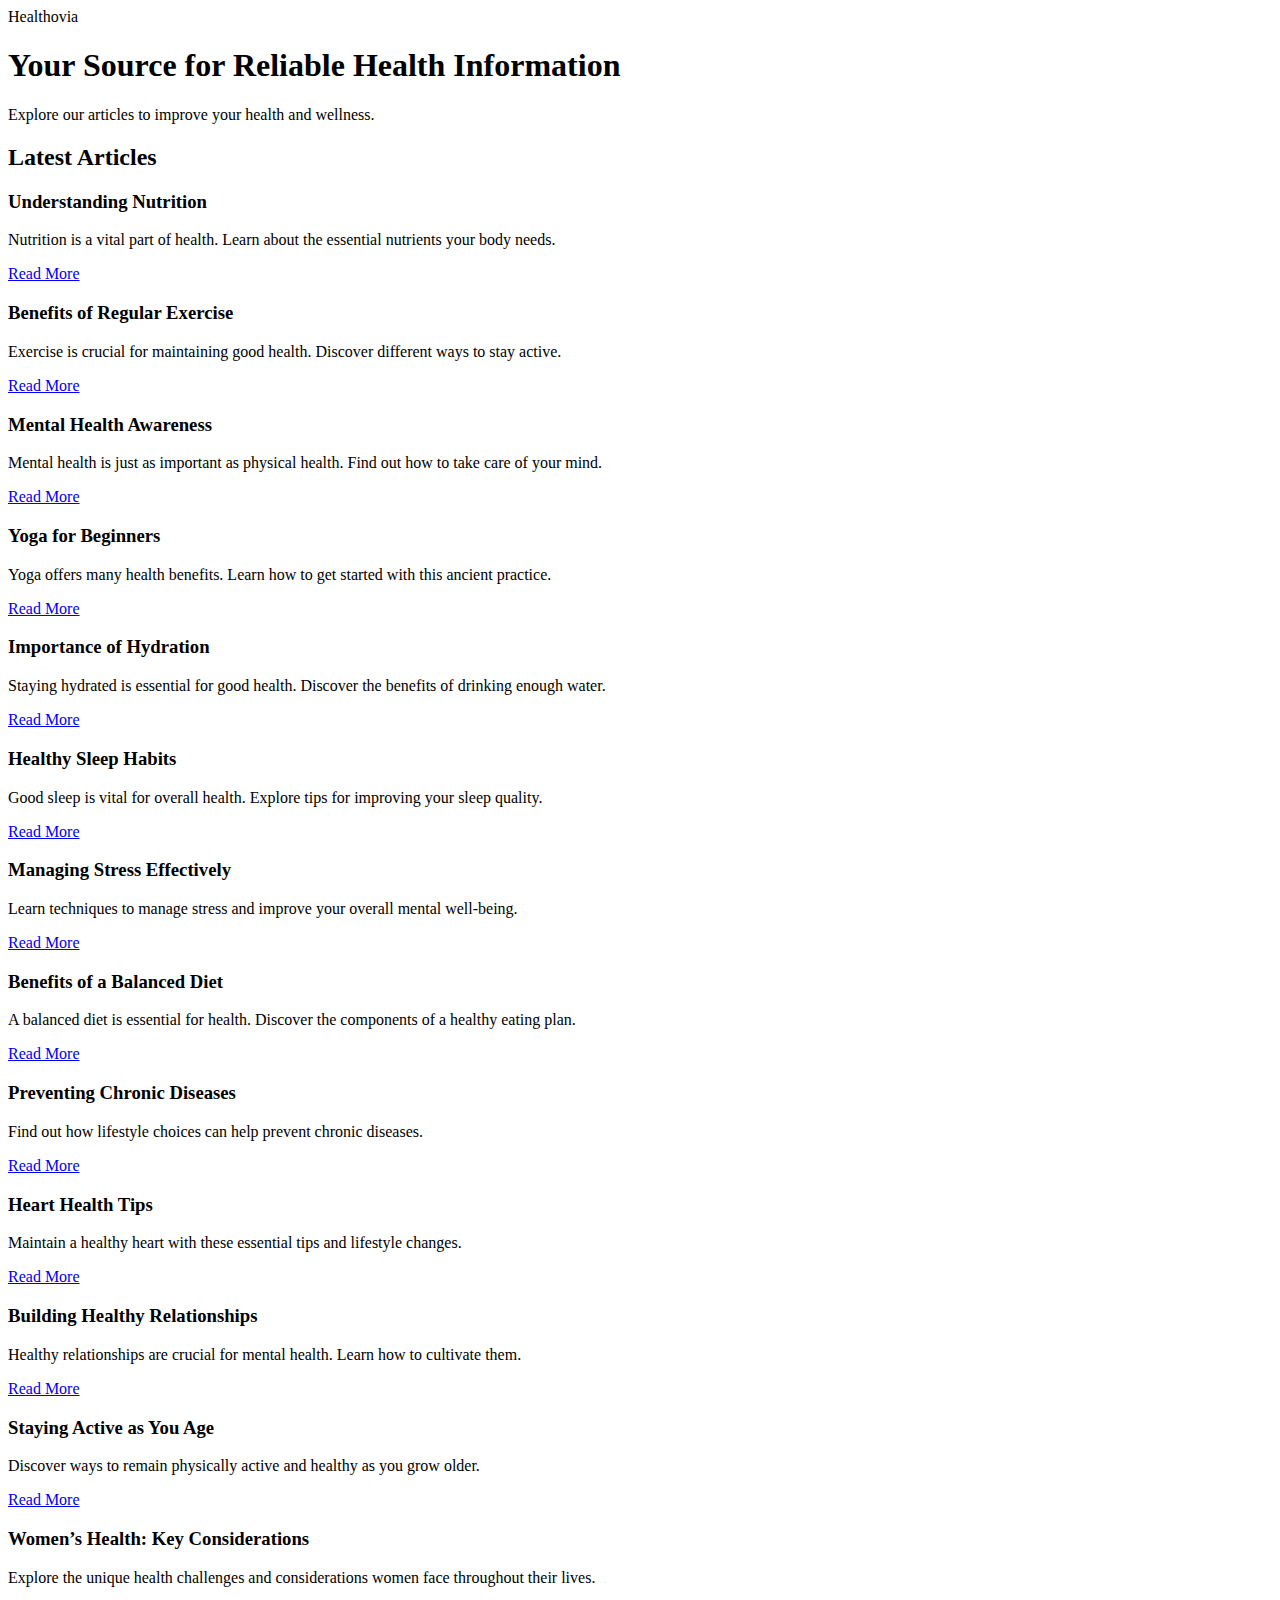
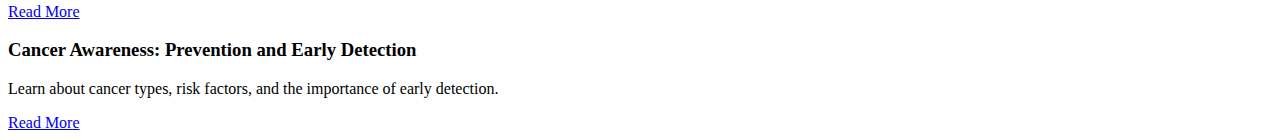
==== article.html @ e1d6333a "Create article.html" ====
<!DOCTYPE html>
<html lang="en">
<head>
    <meta charset="UTF-8">
    <meta name="viewport" content="width=device-width, initial-scale=1.0">
    <title>Health Articles</title>
    <link rel="stylesheet" href="styles.css">
</head>
<body>
    <header>
        <nav>
            <div class="logo">Healthovia</div>
            
        </nav>
        <div class="hero">
            <h1>Your Source for Reliable Health Information</h1>
            <p>Explore our articles to improve your health and wellness.</p>
        </div>
    </header>

    <main>
        <section id="articles">
            <h2>Latest Articles</h2>
            <div class="article-list">
                <article class="article">
                    <h3>Understanding Nutrition</h3>
                    <p>Nutrition is a vital part of health. Learn about the essential nutrients your body needs.</p>
                    <a href="#" class="read-more">Read More</a>
                </article>
                <article class="article">
                    <h3>Benefits of Regular Exercise</h3>
                    <p>Exercise is crucial for maintaining good health. Discover different ways to stay active.</p>
                    <a href="#" class="read-more">Read More</a>
                </article>
                <article class="article">
                    <h3>Mental Health Awareness</h3>
                    <p>Mental health is just as important as physical health. Find out how to take care of your mind.</p>
                    <a href="#" class="read-more">Read More</a>
                </article>
                <article class="article">
                    <h3>Yoga for Beginners</h3>
                    <p>Yoga offers many health benefits. Learn how to get started with this ancient practice.</p>
                    <a href="#" class="read-more">Read More</a>
                </article>
                <article class="article">
                    <h3>Importance of Hydration</h3>
                    <p>Staying hydrated is essential for good health. Discover the benefits of drinking enough water.</p>
                    <a href="#" class="read-more">Read More</a>
                </article>
                <article class="article">
                    <h3>Healthy Sleep Habits</h3>
                    <p>Good sleep is vital for overall health. Explore tips for improving your sleep quality.</p>
                    <a href="#" class="read-more">Read More</a>
                </article>
                <article class="article">
                    <h3>Managing Stress Effectively</h3>
                    <p>Learn techniques to manage stress and improve your overall mental well-being.</p>
                    <a href="#" class="read-more">Read More</a>
                </article>
                <article class="article">
                    <h3>Benefits of a Balanced Diet</h3>
                    <p>A balanced diet is essential for health. Discover the components of a healthy eating plan.</p>
                    <a href="#" class="read-more">Read More</a>
                </article>
                <article class="article">
                    <h3>Preventing Chronic Diseases</h3>
                    <p>Find out how lifestyle choices can help prevent chronic diseases.</p>
                    <a href="#" class="read-more">Read More</a>
                </article>
                <article class="article">
                    <h3>Heart Health Tips</h3>
                    <p>Maintain a healthy heart with these essential tips and lifestyle changes.</p>
                    <a href="#" class="read-more">Read More</a>
                </article>
                <article class="article">
                    <h3>Building Healthy Relationships</h3>
                    <p>Healthy relationships are crucial for mental health. Learn how to cultivate them.</p>
                    <a href="#" class="read-more">Read More</a>
                </article>
                <article class="article">
                    <h3>Staying Active as You Age</h3>
                    <p>Discover ways to remain physically active and healthy as you grow older.</p>
                    <a href="#" class="read-more">Read More</a>
                </article>
                <article class="article">
                    <h3>Women’s Health: Key Considerations</h3>
                    <p>Explore the unique health challenges and considerations women face throughout their lives.</p>
                    <a href="#" class="read-more">Read More</a>
                </article>
                <article class="article">
                    <h3>Cancer Awareness: Prevention and Early Detection</h3>
                    <p>Learn about cancer types, risk factors, and the importance of early detection.</p>
                    <a href="#" class="read-more">Read More</a>
                </article>
            </div>
        </section>
    </main>

    
</body>
</html>
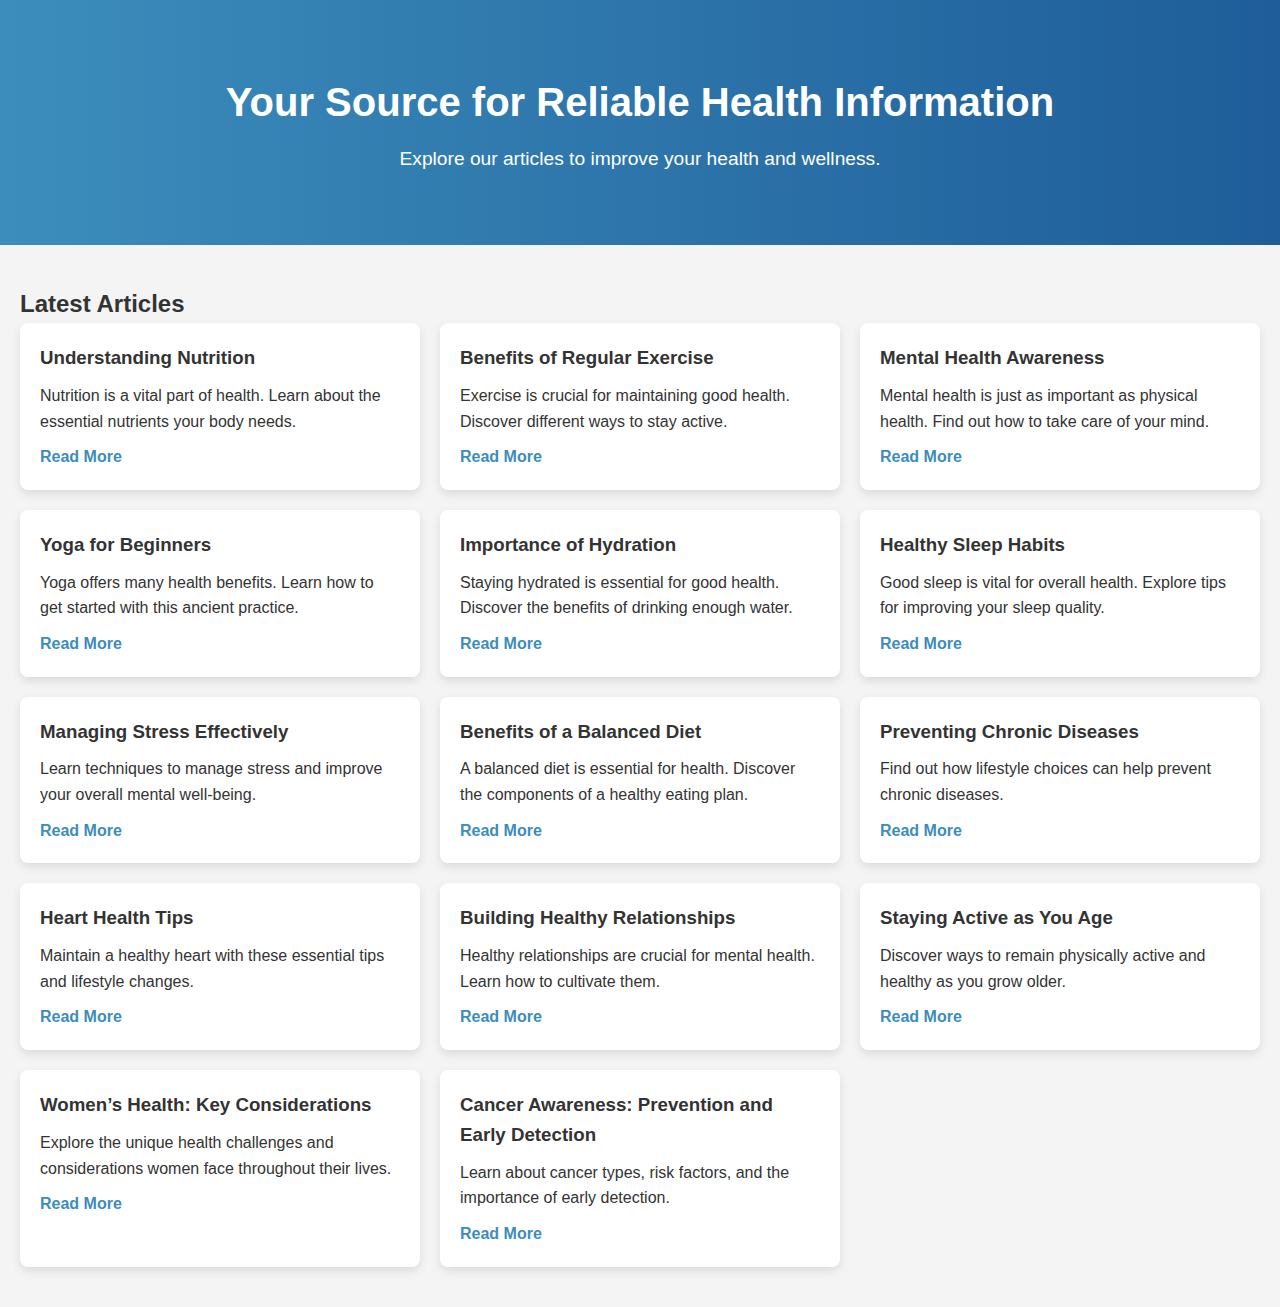
==== commit f92059a6: "Update article.html" ====
--- a/article.html
+++ b/article.html
@@ -1,17 +1,14 @@
+
 <!DOCTYPE html>
 <html lang="en">
 <head>
     <meta charset="UTF-8">
     <meta name="viewport" content="width=device-width, initial-scale=1.0">
     <title>Health Articles</title>
-    <link rel="stylesheet" href="styles.css">
+    <link rel="stylesheet" href="article.css">
 </head>
 <body>
     <header>
-        <nav>
-            <div class="logo">Healthovia</div>
-            
-        </nav>
         <div class="hero">
             <h1>Your Source for Reliable Health Information</h1>
             <p>Explore our articles to improve your health and wellness.</p>
@@ -25,72 +22,72 @@
                 <article class="article">
                     <h3>Understanding Nutrition</h3>
                     <p>Nutrition is a vital part of health. Learn about the essential nutrients your body needs.</p>
-                    <a href="#" class="read-more">Read More</a>
+                    <a href="https://scholar.google.co.in/scholar?q=articles+on+Understanding+Nutrition&hl=en&as_sdt=0&as_vis=1&oi=scholart" class="read-more">Read More</a>
                 </article>
                 <article class="article">
                     <h3>Benefits of Regular Exercise</h3>
                     <p>Exercise is crucial for maintaining good health. Discover different ways to stay active.</p>
-                    <a href="#" class="read-more">Read More</a>
+                    <a href="https://scholar.google.co.in/scholar?hl=en&as_sdt=0%2C5&as_vis=1&q=Benefits+of+Regular+Exercise&btnG=" class="read-more">Read More</a>
                 </article>
                 <article class="article">
                     <h3>Mental Health Awareness</h3>
                     <p>Mental health is just as important as physical health. Find out how to take care of your mind.</p>
-                    <a href="#" class="read-more">Read More</a>
+                    <a href="https://scholar.google.co.in/scholar?hl=en&as_sdt=0%2C5&as_vis=1&q=mental+health+awareness+campaigns&btnG=&oq=Mental+Health+Awareness" class="read-more">Read More</a>
                 </article>
                 <article class="article">
                     <h3>Yoga for Beginners</h3>
                     <p>Yoga offers many health benefits. Learn how to get started with this ancient practice.</p>
-                    <a href="#" class="read-more">Read More</a>
+                    <a href="https://scholar.google.co.in/scholar?hl=en&as_sdt=0%2C5&as_vis=1&q=Yoga+for+Beginners&btnG=" class="read-more">Read More</a>
                 </article>
                 <article class="article">
                     <h3>Importance of Hydration</h3>
                     <p>Staying hydrated is essential for good health. Discover the benefits of drinking enough water.</p>
-                    <a href="#" class="read-more">Read More</a>
+                    <a href="https://scholar.google.co.in/scholar?hl=en&as_sdt=0%2C5&as_vis=1&q=Importance+of+Hydration&btnG=" class="read-more">Read More</a>
                 </article>
                 <article class="article">
                     <h3>Healthy Sleep Habits</h3>
                     <p>Good sleep is vital for overall health. Explore tips for improving your sleep quality.</p>
-                    <a href="#" class="read-more">Read More</a>
+                    <a href="https://scholar.google.co.in/scholar?hl=en&as_sdt=0%2C5&as_vis=1&q=Healthy+Sleep+Habits&btnG=" class="read-more">Read More</a>
                 </article>
                 <article class="article">
                     <h3>Managing Stress Effectively</h3>
                     <p>Learn techniques to manage stress and improve your overall mental well-being.</p>
-                    <a href="#" class="read-more">Read More</a>
+                    <a href="https://scholar.google.co.in/scholar?hl=en&as_sdt=0%2C5&as_vis=1&q=Managing+Stress+Effectively&btnG=" class="read-more">Read More</a>
                 </article>
                 <article class="article">
                     <h3>Benefits of a Balanced Diet</h3>
                     <p>A balanced diet is essential for health. Discover the components of a healthy eating plan.</p>
-                    <a href="#" class="read-more">Read More</a>
+                    <a href="https://scholar.google.co.in/scholar?hl=en&as_sdt=0%2C5&as_vis=1&q=Benefits+of+a+Balanced+Diet&btnG=" class="read-more">Read More</a>
                 </article>
                 <article class="article">
                     <h3>Preventing Chronic Diseases</h3>
                     <p>Find out how lifestyle choices can help prevent chronic diseases.</p>
-                    <a href="#" class="read-more">Read More</a>
+                    <a href="https://scholar.google.co.in/scholar?hl=en&as_sdt=0%2C5&as_vis=1&q=Preventing+Chronic+Diseases&btnG=" class="read-more">Read More</a>
                 </article>
                 <article class="article">
                     <h3>Heart Health Tips</h3>
                     <p>Maintain a healthy heart with these essential tips and lifestyle changes.</p>
-                    <a href="#" class="read-more">Read More</a>
+                    <a href="https://scholar.google.co.in/scholar?hl=en&as_sdt=0%2C5&as_vis=1&q=Heart+Health+Tips&btnG=" class="read-more">Read More</a>
                 </article>
                 <article class="article">
                     <h3>Building Healthy Relationships</h3>
                     <p>Healthy relationships are crucial for mental health. Learn how to cultivate them.</p>
-                    <a href="#" class="read-more">Read More</a>
+                    <a href="https://scholar.google.co.in/scholar?hl=en&as_sdt=0%2C5&as_vis=1&q=Building+Healthy+Relationships&btnG=" class="read-more">Read More</a>
                 </article>
                 <article class="article">
                     <h3>Staying Active as You Age</h3>
                     <p>Discover ways to remain physically active and healthy as you grow older.</p>
-                    <a href="#" class="read-more">Read More</a>
+                    <a href="https://scholar.google.co.in/scholar?hl=en&as_sdt=0%2C5&as_vis=1&q=Staying+Active+as+You+Age&btnG=" class="read-more">Read More</a>
                 </article>
                 <article class="article">
                     <h3>Women’s Health: Key Considerations</h3>
                     <p>Explore the unique health challenges and considerations women face throughout their lives.</p>
-                    <a href="#" class="read-more">Read More</a>
+                    <a href="https://scholar.google.co.in/scholar?hl=en&as_sdt=0%2C5&as_vis=1&q=Women%E2%80%99s+Health%3A+Key+Considerations&btnG=" class="read-more">Read More</a>
                 </article>
                 <article class="article">
                     <h3>Cancer Awareness: Prevention and Early Detection</h3>
                     <p>Learn about cancer types, risk factors, and the importance of early detection.</p>
-                    <a href="#" class="read-more">Read More</a>
+                    <a href="https://scholar.google.co.in/scholar?hl=en&as_sdt=0%2C5&as_vis=1&q=Cancer+Awareness%3A+Prevention+and+Early+Detection&btnG=" class="read-more">Read More</a>
                 </article>
             </div>
         </section>
--- a/article.css
+++ b/article.css
@@ -0,0 +1,118 @@
+* {
+  margin: 0;
+  padding: 0;
+  box-sizing: border-box;
+}
+
+body {
+  font-family: 'Arial', sans-serif;
+  line-height: 1.6;
+  background-color: #f4f4f4;
+  color: #333;
+}
+
+header {
+  background: linear-gradient(to right, #3c8dbc, #1e5d99);
+  color: white;
+  padding: 20px 0;
+}
+
+nav {
+  display: flex;
+  justify-content: space-between;
+  align-items: center;
+  padding: 0 20px;
+}
+
+.logo {
+  font-size: 1.8em;
+  font-weight: bold;
+}
+
+.nav-links {
+  list-style: none;
+  display: flex;
+}
+
+.nav-links li {
+  margin-left: 20px;
+}
+
+.nav-links a {
+  color: white;
+  text-decoration: none;
+  transition: color 0.3s;
+}
+
+.nav-links a:hover {
+  color: #ffcc00;
+}
+
+.hero {
+  text-align: center;
+  padding: 50px 20px;
+}
+
+.hero h1 {
+  font-size: 2.5em;
+  margin-bottom: 10px;
+}
+
+.hero p {
+  font-size: 1.2em;
+}
+
+main {
+  padding: 20px;
+}
+
+#articles {
+  margin: 20px 0;
+}
+
+.article-list {
+  display: grid;
+  grid-template-columns: repeat(auto-fill, minmax(300px, 1fr));
+  gap: 20px;
+}
+
+.article {
+  background: white;
+  padding: 20px;
+  border-radius: 8px;
+  box-shadow: 0 4px 10px rgba(0, 0, 0, 0.1);
+  transition: transform 0.3s, box-shadow 0.3s;
+}
+
+.article:hover {
+  transform: translateY(-5px);
+  box-shadow: 0 6px 15px rgba(0, 0, 0, 0.2);
+}
+
+.article h3 {
+  margin-bottom: 10px;
+}
+
+.read-more {
+  display: inline-block;
+  margin-top: 10px;
+  text-decoration: none;
+  color: #3c8dbc;
+  font-weight: bold;
+  transition: color 0.3s;
+}
+
+.read-more:hover {
+  color: #ffcc00;
+  text-decoration: underline;
+}
+
+footer {
+  text-align: center;
+  padding: 10px 0;
+  background: #333;
+  color: white;
+  position: relative;
+  bottom: 0;
+  width: 100%;
+}
